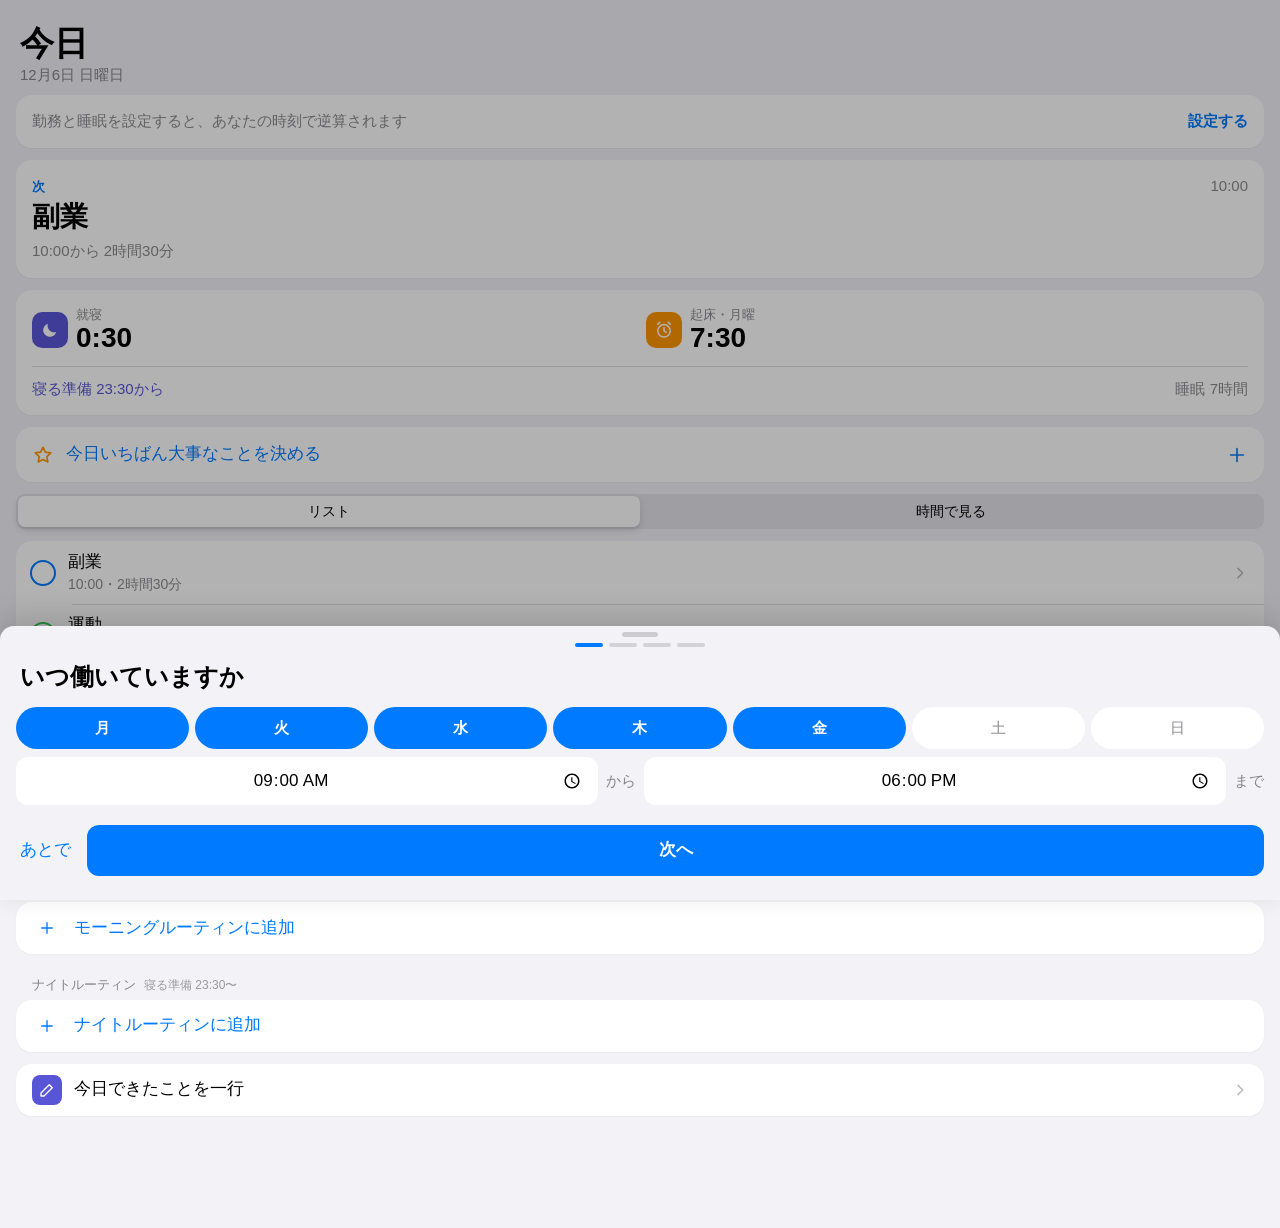
==== index.html @ 503191d1 "手帳: モーニング・ナイトルーティン欄を追加" ====
<!doctype html>
<html lang="ja">
<head>
  <meta charset="utf-8">
  <meta name="viewport" content="width=device-width, initial-scale=1, viewport-fit=cover">
  <meta name="theme-color" content="#F2F2F7">
  <meta name="apple-mobile-web-app-capable" content="yes">
  <meta name="apple-mobile-web-app-status-bar-style" content="default">
  <meta name="apple-mobile-web-app-title" content="手帳">
  <link rel="manifest" href="manifest.json">
  <link rel="apple-touch-icon" href="icon-180.png">
  <link rel="icon" href="icon.svg" type="image/svg+xml">
  <link rel="stylesheet" href="style.css?v=14">
  <title>手帳</title>
</head>
<body>
  <!-- 画面の中身は app.js が描く(今日 / 週 / 設定) -->
  <main id="view"></main>

  <nav class="tabs" aria-label="画面の切り替え">
    <button data-tab="today"><svg viewBox="0 0 24 24"><rect x="3.5" y="5" width="17" height="15" rx="3"/><path d="M3.5 9.5h17M8 3v4M16 3v4"/><circle cx="12" cy="14.5" r="1.6" class="fill"/></svg>今日</button>
    <button data-tab="week"><svg viewBox="0 0 24 24"><path d="M8 6h12M8 12h12M8 18h12"/><circle cx="4.5" cy="6" r="1.2" class="fill"/><circle cx="4.5" cy="12" r="1.2" class="fill"/><circle cx="4.5" cy="18" r="1.2" class="fill"/></svg>週</button>
    <button data-tab="settings"><svg viewBox="0 0 24 24"><circle cx="12" cy="12" r="3.2"/><path d="M12 2.8v2.6M12 18.6v2.6M21.2 12h-2.6M5.4 12H2.8M18.5 5.5l-1.8 1.8M7.3 16.7l-1.8 1.8M18.5 18.5l-1.8-1.8M7.3 7.3 5.5 5.5"/></svg>設定</button>
  </nav>

  <!-- 下から出てくる小さな操作パネル -->
  <div id="sheet-backdrop" hidden></div>
  <section id="sheet" hidden role="dialog" aria-modal="true"></section>

  <div id="notice" hidden role="status"></div>
  <script src="app.js?v=14"></script>
  <script src="ui.js?v=14"></script>
</body>
</html>
---- style.css ----
/* 手帳 v3: iPhone 標準アプリ(リマインダー・ヘルスケア・設定)の見た目にそろえる */
:root {
  --bg: #F2F2F7;          /* systemGroupedBackground */
  --card: #FFFFFF;
  --fill: #F2F2F7;
  --text: #000000;
  --sub: rgba(60, 60, 67, 0.6);   /* secondaryLabel */
  --sep: rgba(60, 60, 67, 0.18);
  --blue: #007AFF;
  --gray: #8E8E93;
  --google: #1A73E8;
  --c-blue: #007AFF; --c-indigo: #5856D6; --c-purple: #AF52DE; --c-pink: #FF2D55;
  --c-red: #FF3B30; --c-orange: #FF9500; --c-green: #34C759; --c-teal: #30B0C7;
  --shadow: 0 1px 2px rgba(0, 0, 0, 0.04);
  color-scheme: light;
}
@media (prefers-color-scheme: dark) {
  :root:not([data-theme="day"]) {
    --bg: #000000; --card: #1C1C1E; --fill: #2C2C2E; --text: #FFFFFF;
    --sub: rgba(235, 235, 245, 0.6); --sep: rgba(84, 84, 88, 0.6);
    --blue: #0A84FF; --gray: #8E8E93; --google: #8AB4F8;
    --c-blue: #0A84FF; --c-indigo: #5E5CE6; --c-purple: #BF5AF2; --c-pink: #FF375F;
    --c-red: #FF453A; --c-orange: #FF9F0A; --c-green: #30D158; --c-teal: #40C8E0;
    --shadow: none;
    color-scheme: dark;
  }
}
:root[data-theme="night"] {
  --bg: #000000; --card: #1C1C1E; --fill: #2C2C2E; --text: #FFFFFF;
  --sub: rgba(235, 235, 245, 0.6); --sep: rgba(84, 84, 88, 0.6);
  --blue: #0A84FF; --gray: #8E8E93; --google: #8AB4F8;
  --c-blue: #0A84FF; --c-indigo: #5E5CE6; --c-purple: #BF5AF2; --c-pink: #FF375F;
  --c-red: #FF453A; --c-orange: #FF9F0A; --c-green: #30D158; --c-teal: #40C8E0;
  --shadow: none;
  color-scheme: dark;
}

* { box-sizing: border-box; -webkit-tap-highlight-color: transparent; }
html { background: var(--bg); }
body {
  margin: 0;
  padding: calc(env(safe-area-inset-top) + 6px) 16px calc(100px + env(safe-area-inset-bottom));
  background: var(--bg);
  color: var(--text);
  font: 17px/1.35 -apple-system, BlinkMacSystemFont, "SF Pro Text", "Hiragino Sans", sans-serif;
  -webkit-font-smoothing: antialiased;
}
button { font: inherit; color: inherit; background: none; border: 0; padding: 0; text-align: left; cursor: pointer; }
b { font-weight: 600; }
svg { width: 22px; height: 22px; fill: none; stroke: currentColor; stroke-width: 1.8; stroke-linecap: round; stroke-linejoin: round; }
svg .fill { fill: currentColor; stroke: none; }
.chev { width: 16px; height: 16px; color: var(--gray); opacity: 0.6; stroke-width: 2.4; flex: 0 0 auto; }

/* ---- 大きな見出し ---- */
.lt { padding: 18px 4px 10px; }
.lt h1 { margin: 0; font-size: 34px; line-height: 1.15; font-weight: 700; letter-spacing: 0.01em; }
.lt p { margin: 2px 0 0; font-size: 15px; color: var(--sub); }
.backlink { display: flex; align-items: center; gap: 2px; color: var(--blue); padding: 8px 0 0; font-size: 17px; }
.backlink svg { width: 20px; height: 20px; stroke-width: 2.4; }
.weeknav { display: flex; align-items: center; gap: 8px; margin-top: 4px; }
.weeknav p { margin: 0; font-size: 15px; color: var(--sub); flex: 1; text-align: center; }
.weeknav button { color: var(--blue); width: 44px; height: 36px; display: grid; place-items: center; }
.weeknav .flip svg { transform: scaleX(-1); }

/* ---- カード ---- */
.card { display: block; width: 100%; background: var(--card); border-radius: 16px; padding: 16px; margin: 0 0 12px; box-shadow: var(--shadow); }
.banner { display: flex; justify-content: space-between; align-items: center; gap: 12px; font-size: 15px; color: var(--sub); }
.banner b { color: var(--blue); white-space: nowrap; }
.hint { margin: -4px 4px 12px; font-size: 13px; color: var(--sub); }

/* いま / 次 */
.now .head { display: flex; justify-content: space-between; align-items: baseline; }
.now .head small { font-size: 13px; font-weight: 600; color: var(--rc, var(--blue)); letter-spacing: 0.04em; }
.now .head span { font-size: 15px; color: var(--sub); font-variant-numeric: tabular-nums; }
.now .main { display: flex; justify-content: space-between; align-items: center; gap: 12px; margin-top: 4px; }
.now .main b { font-size: 28px; font-weight: 700; line-height: 1.2; }
.now .bar { height: 6px; border-radius: 3px; background: var(--fill); margin-top: 14px; overflow: hidden; }
.now .bar i { display: block; height: 100%; border-radius: 3px; background: var(--rc, var(--blue)); }
.now .left { margin: 8px 0 0; font-size: 15px; color: var(--sub); font-variant-numeric: tabular-nums; }
.now.rest .main b { color: var(--c-indigo); }
.now.done .main b { color: var(--sub); text-decoration: line-through; }

/* 睡眠(ヘルスケア風) */
.sleep .pair { display: grid; grid-template-columns: 1fr 1fr; gap: 12px; }
.sleep .pair > div { display: grid; grid-template-columns: auto 1fr; grid-template-rows: auto auto; column-gap: 8px; align-items: center; }
.sleep .ic { grid-row: 1 / span 2; width: 36px; height: 36px; border-radius: 10px; display: grid; place-items: center; color: #fff; }
.sleep .ic svg { width: 20px; height: 20px; }
.sleep .ic.moon { background: var(--c-indigo); }
.sleep .ic.alarm { background: var(--c-orange); }
.sleep small { font-size: 13px; color: var(--sub); }
.sleep .pair b { font-size: 28px; font-weight: 600; line-height: 1.1; font-variant-numeric: tabular-nums; }
.sleep .foot { display: flex; justify-content: space-between; margin: 12px 0 0; padding-top: 12px; border-top: 0.5px solid var(--sep); font-size: 15px; color: var(--sub); }
.sleep .foot span:first-child { color: var(--c-indigo); }
.sleep.flat { box-shadow: none; }

/* 今日いちばん大事なこと */
.row-card { display: flex; align-items: center; gap: 12px; }
.row-card .txt { flex: 1; display: flex; flex-direction: column; }
.row-card small { font-size: 13px; color: var(--sub); }
.row-card b { font-size: 17px; }
.row-card.ghost b { color: var(--blue); font-weight: 400; }
.ic.star { color: var(--c-orange); display: grid; }
.row-card .plus { color: var(--blue); display: grid; }

/* はみ出し */
.card.warn { background: var(--card); background: color-mix(in srgb, var(--c-orange) 14%, var(--card)); }
.card.warn p { margin: 0; display: flex; gap: 10px; font-size: 15px; line-height: 1.45; }
.card.warn .ic { color: var(--c-orange); flex: 0 0 auto; }
.pills { display: flex; flex-wrap: wrap; gap: 8px; margin-top: 12px; padding-left: 32px; }
.pills button { padding: 8px 14px; border-radius: 999px; background: var(--card); color: var(--blue); font-size: 15px; font-weight: 500; }

/* リスト / 時間 の切り替え(iOSのセグメント) */
.seg { display: flex; background: rgba(118, 118, 128, 0.12); border-radius: 9px; padding: 2px; margin: 8px 0 12px; }
.seg button { flex: 1; text-align: center; font-size: 14px; font-weight: 500; padding: 6px 0; border-radius: 7px; }
.seg button.on { background: var(--card); box-shadow: 0 3px 8px rgba(0, 0, 0, 0.12), 0 3px 1px rgba(0, 0, 0, 0.04); }

/* ---- グループリスト(設定アプリ・リマインダー風) ---- */
.group { list-style: none; margin: 0 0 12px; padding: 0; background: var(--card); border-radius: 16px; overflow: hidden; box-shadow: var(--shadow); }
.group > li { position: relative; }
.group > li + li::before { content: ""; position: absolute; left: 56px; right: 0; top: 0; border-top: 0.5px solid var(--sep); z-index: 1; }
.row { display: flex; align-items: center; gap: 12px; width: 100%; min-height: 52px; padding: 10px 16px; }
.row .txt { flex: 1; min-width: 0; display: flex; flex-direction: column; }
.row .txt b { font-weight: 400; font-size: 17px; overflow: hidden; text-overflow: ellipsis; white-space: nowrap; }
.row .txt small { font-size: 14px; color: var(--sub); margin-top: 1px; overflow: hidden; text-overflow: ellipsis; white-space: nowrap; }
.row .val { color: var(--sub); font-size: 17px; white-space: nowrap; max-width: 55%; overflow: hidden; text-overflow: ellipsis; }
.row .blue { color: var(--blue); }
.row .ic { width: 30px; height: 30px; border-radius: 8px; display: grid; place-items: center; color: #fff; flex: 0 0 auto; }
.row .ic svg { width: 18px; height: 18px; }
.row .ic.pencil { background: var(--c-indigo); }
.row .ic.cal { background: var(--google); }
.row .ic.plus { background: none; color: var(--blue); }
.row.add .txt b { color: var(--blue); }
.row em { font-style: normal; font-size: 12px; color: var(--c-orange); border: 1px solid currentColor; border-radius: 6px; padding: 0 5px; margin-left: 6px; }
.row .bad { color: var(--c-red); border: 0; }
.cdot { display: inline-block; width: 10px; height: 10px; border-radius: 50%; background: var(--rc); margin-right: 4px; }
.cdot.big { width: 14px; height: 14px; margin: 0 8px 0 4px; flex: 0 0 auto; }
.sec { margin: 22px 16px 6px; font-size: 13px; color: var(--sub); }
.foot-note { margin: -4px 16px 16px; font-size: 13px; color: var(--sub); line-height: 1.45; }
.empty { padding: 16px; color: var(--sub); text-align: center; }

/* 予定の行と丸いチェック(リマインダー風) */
.row.item { padding-left: 14px; }
.check {
  width: 26px; height: 26px; border-radius: 50%; flex: 0 0 auto;
  border: 2px solid var(--rc, var(--gray)); position: relative; transition: background 0.2s, transform 0.15s;
}
.check::after {
  content: ""; position: absolute; left: 7px; top: 3px; width: 7px; height: 12px;
  border: solid #fff; border-width: 0 2.5px 2.5px 0; transform: rotate(45deg) scale(0); transition: transform 0.2s;
}
.check.on { background: var(--rc, var(--blue)); }
.check.on::after { transform: rotate(45deg) scale(1); }
.check:active { transform: scale(0.88); }
.check.big { width: 44px; height: 44px; border-width: 2.5px; }
.check.big::after { left: 14px; top: 7px; width: 10px; height: 19px; border-width: 0 3px 3px 0; }
.row.item .dot { width: 4px; height: 28px; border-radius: 2px; background: var(--rc); margin: 0 11px; flex: 0 0 auto; }
.row.item.done .txt b { color: var(--sub); }
.row.item.cur { background: var(--fill); background: color-mix(in srgb, var(--rc) 8%, var(--card)); }
.row.item.cur .txt b { font-weight: 600; }
.row.item.work .txt b { color: var(--sub); }
.row.item.cal small { color: var(--google); }

/* 夜のひとこと */
.greet { text-align: center; color: var(--sub); font-size: 15px; margin: 4px 0 16px; }

/* ---- 時間で見る ---- */
.timeline { display: grid; grid-template-columns: 44px 1fr; padding: 16px 12px 16px 8px; }
.axis { position: relative; }
.tick { position: absolute; left: 0; transform: translateY(-50%); font-size: 12px; color: var(--sub); font-variant-numeric: tabular-nums; }
.tick.now-t { color: var(--c-red); font-weight: 600; }
.lane { position: relative; border-left: 0.5px solid var(--sep); }
.blk { position: absolute; left: 8px; right: 0; display: flex; align-items: center; gap: 8px; padding: 0 10px; border-radius: 8px; overflow: hidden; font-size: 15px;
  background: var(--fill); background: color-mix(in srgb, var(--rc, var(--gray)) 16%, var(--card)); border-left: 3px solid var(--rc, var(--gray)); }
.blk .t { font-size: 13px; color: var(--sub); font-variant-numeric: tabular-nums; }
.blk b { flex: 1; white-space: nowrap; overflow: hidden; text-overflow: ellipsis; }
.blk.life { background: none; border-left-color: var(--sep); color: var(--sub); font-size: 13px; }
.blk.life b { font-weight: 400; }
.blk.work { background: var(--fill); border-left-color: var(--gray); color: var(--sub); align-items: flex-start; padding-top: 6px; }
.blk.cal { border-left-style: dashed; }
.blk.done { opacity: 0.45; }
.blk.done b { text-decoration: line-through; }
.blk.stacked { z-index: 1; }
.blk[data-drag] { -webkit-user-select: none; user-select: none; -webkit-touch-callout: none; }
.blk.dragging { z-index: 6; opacity: 0.92; box-shadow: 0 10px 26px rgba(0, 0, 0, 0.25); transform: scale(1.02); transition: none; }
.blk.sleepb { background: linear-gradient(color-mix(in srgb, var(--c-indigo) 18%, var(--card)), transparent); border-left-color: var(--c-indigo); color: var(--c-indigo); align-items: flex-start; padding-top: 6px; }
.blk .fold { margin-left: auto; font-size: 13px; color: var(--blue); }
.nowline { position: absolute; left: -5px; right: 0; border-top: 1.5px solid var(--c-red); z-index: 2; pointer-events: none; }
.nowline::before { content: ""; position: absolute; left: -4px; top: -5px; width: 9px; height: 9px; border-radius: 50%; background: var(--c-red); }

/* ---- 週 ---- */
.weeklist .row.day { min-height: 68px; }
.row.day .date { width: 40px; display: flex; flex-direction: column; align-items: center; flex: 0 0 auto; }
.row.day .date small { font-size: 13px; color: var(--sub); }
.row.day .date b { font-size: 22px; font-weight: 600; font-variant-numeric: tabular-nums; }
.row.day.today .date b { color: #fff; background: var(--c-red); border-radius: 50%; width: 34px; height: 34px; display: grid; place-items: center; font-size: 19px; }
.row.day.past { opacity: 0.6; }
.row.day .txt b { font-size: 15px; font-weight: 500; font-variant-numeric: tabular-nums; }
.row.day .txt small { white-space: normal; line-height: 1.6; }
.row.day .count { font-size: 15px; color: var(--sub); font-variant-numeric: tabular-nums; white-space: nowrap; }

/* ---- 下のタブ(アイコン＋文字) ---- */
.tabs {
  position: fixed; left: 0; right: 0; bottom: 0; z-index: 10;
  display: flex; justify-content: space-around;
  padding: 6px 0 calc(4px + env(safe-area-inset-bottom));
  background: var(--card); /* 古い iPhone 向けの代わり */
  background: color-mix(in srgb, var(--card) 82%, transparent);
  -webkit-backdrop-filter: saturate(180%) blur(20px); backdrop-filter: saturate(180%) blur(20px);
  border-top: 0.5px solid var(--sep);
}
.tabs button { display: flex; flex-direction: column; align-items: center; gap: 2px; min-width: 72px; color: var(--gray); font-size: 10px; font-weight: 500; }
.tabs button svg { width: 26px; height: 26px; }
.tabs button.on { color: var(--blue); }

/* ---- シート(下から出るパネル) ---- */
#sheet-backdrop { position: fixed; inset: 0; background: rgba(0, 0, 0, 0.3); z-index: 20; }
#sheet {
  position: fixed; left: 0; right: 0; bottom: 0; z-index: 21; max-height: 92vh; overflow-y: auto;
  padding: 6px 16px calc(24px + env(safe-area-inset-bottom));
  background: var(--bg); border-radius: 14px 14px 0 0; box-shadow: 0 -8px 30px rgba(0, 0, 0, 0.15);
  animation: rise 0.28s cubic-bezier(0.2, 0.8, 0.2, 1);
}
@keyframes rise { from { transform: translateY(100%); } }
.grab { width: 36px; height: 5px; border-radius: 3px; background: var(--gray); opacity: 0.4; margin: 0 auto 6px; }
.sheet-bar { display: grid; grid-template-columns: 1fr auto 1fr; align-items: center; min-height: 44px; margin-bottom: 8px; }
.sheet-bar h2 { margin: 0; font-size: 17px; font-weight: 600; text-align: center; }
.sheet-bar button { color: var(--blue); font-size: 17px; }
.sheet-bar button:last-child { justify-self: end; }
.sheet-bar .strong { font-weight: 600; }
.sheet-meta { margin: 0 0 12px; text-align: center; color: var(--sub); font-size: 15px; font-variant-numeric: tabular-nums; }
.sheet-note { color: var(--sub); font-size: 13px; line-height: 1.5; margin: 4px 4px 12px; }
.sheet-note b { color: var(--text); }
.sheet-label { margin: 16px 4px 6px; font-size: 13px; color: var(--sub); }
.group.in-sheet { margin-top: 4px; }
.row.act b { font-weight: 400; color: var(--blue); }
.row.act.red b { color: var(--c-red); }
.row.act .check { pointer-events: none; }
.tick-mark { color: var(--blue); font-weight: 600; }
textarea, input, select {
  width: 100%; padding: 12px 14px; font: 17px -apple-system, "Hiragino Sans", sans-serif; color: var(--text);
  background: var(--card); border: 0; border-radius: 12px; outline: none; -webkit-appearance: none; appearance: none;
}
textarea { resize: none; }
.name-input { font-size: 20px; font-weight: 600; text-align: center; margin-bottom: 8px; }
.big-time { font-size: 44px; font-weight: 300; text-align: center; padding: 8px; font-variant-numeric: tabular-nums; min-height: 72px; }
.field { display: block; margin: 0 0 12px; }
.field span { display: block; margin: 0 4px 6px; font-size: 13px; color: var(--sub); }
.chips { display: flex; flex-wrap: wrap; gap: 8px; }
.chip { padding: 8px 14px; border-radius: 999px; background: var(--card); font-size: 15px; font-variant-numeric: tabular-nums; }
.chip.on { background: var(--blue); color: #fff; }
.presets { display: flex; gap: 8px; margin-bottom: 8px; }
.presets button { flex: 1; padding: 8px 0; border-radius: 10px; background: var(--card); color: var(--blue); text-align: center; font-size: 15px; }
.days { display: flex; gap: 6px; }
.days button { flex: 1; height: 42px; border-radius: 21px; background: var(--card); text-align: center; font-size: 15px; color: var(--sub); }
.days button.on { background: var(--blue); color: #fff; font-weight: 600; }
.pair-times { display: flex; align-items: center; gap: 8px; margin: 8px 0; }
.pair-times input { flex: 1; min-width: 0; text-align: center; font-variant-numeric: tabular-nums; }
.pair-times input[type="number"] { flex: 0 0 84px; padding: 12px 6px; }
.pair-times span { color: var(--sub); font-size: 15px; }
.pair-times .d { width: 22px; color: var(--text); }
.toggle { display: flex; align-items: center; justify-content: space-between; background: var(--card); border-radius: 12px; padding: 10px 14px; margin-top: 12px; }
.toggle input { display: none; }
.toggle i { width: 51px; height: 31px; border-radius: 16px; background: rgba(120, 120, 128, 0.32); position: relative; transition: background 0.2s; flex: 0 0 auto; }
.toggle i::after { content: ""; position: absolute; left: 2px; top: 2px; width: 27px; height: 27px; border-radius: 50%; background: #fff; box-shadow: 0 2px 6px rgba(0, 0, 0, 0.2); transition: transform 0.2s; }
.toggle input:checked + i { background: var(--c-green); }
.toggle input:checked + i::after { transform: translateX(20px); }
.swatches { display: flex; gap: 10px; flex-wrap: wrap; }
.sw { width: 34px; height: 34px; border-radius: 50%; background: var(--rc); }
.sw.on { box-shadow: 0 0 0 3px var(--bg), 0 0 0 5px var(--rc); }
.stepper { display: flex; align-items: center; justify-content: center; gap: 16px; margin: 8px 0 16px; }
.stepper button { width: 52px; height: 44px; border-radius: 10px; background: var(--card); text-align: center; font-size: 24px; color: var(--blue); }
.stepper output { font-size: 44px; font-weight: 300; min-width: 90px; text-align: center; font-variant-numeric: tabular-nums; }
.stepper span { color: var(--sub); margin-left: -10px; }
.primary { display: block; width: 100%; margin-top: 12px; padding: 14px; border-radius: 12px; background: var(--blue); color: #fff; text-align: center; font-weight: 600; }
.plain { color: var(--blue); padding: 14px 4px; }
.danger { display: block; width: 100%; margin-top: 20px; padding: 14px; border-radius: 12px; background: var(--card); color: var(--c-red); text-align: center; }

/* 初回の案内 */
.steps { display: flex; gap: 6px; justify-content: center; margin: 6px 0 14px; }
.steps i { width: 28px; height: 4px; border-radius: 2px; background: var(--sep); }
.steps i.on { background: var(--blue); }
.onb-t { font-size: 24px; font-weight: 700; margin: 0 4px 14px; }
.onb-nav { display: flex; gap: 12px; align-items: center; margin-top: 20px; }
.onb-nav .primary { margin: 0; flex: 1; }
.row-step { display: flex; align-items: center; gap: 10px; background: var(--card); border-radius: 12px; padding: 10px 14px; margin-bottom: 8px; }
.row-step b { flex: 1; font-weight: 400; }
.row-step button { width: 40px; height: 34px; border-radius: 8px; background: var(--fill); text-align: center; color: var(--blue); font-size: 20px; }
.row-step output { min-width: 56px; text-align: center; font-variant-numeric: tabular-nums; }

#notice {
  position: fixed; left: 16px; right: 16px; bottom: calc(88px + env(safe-area-inset-bottom)); z-index: 30;
  padding: 12px 16px; border-radius: 14px; background: rgba(30, 30, 30, 0.92); color: #fff; font-size: 15px; text-align: center;
  -webkit-backdrop-filter: blur(20px); backdrop-filter: blur(20px);
}

@media (prefers-reduced-motion: reduce) { * { transition: none !important; animation: none !important; } }

/* 朝・夜のルーティーン */
.cl-title { display: flex; justify-content: space-between; align-items: baseline; }
.cl-title small { margin-left: 8px; font-size: 12px; opacity: 0.8; }
.cl-count { font-size: 13px; font-weight: 600; color: var(--sub); }
.cl-count.all { color: var(--c-green); }
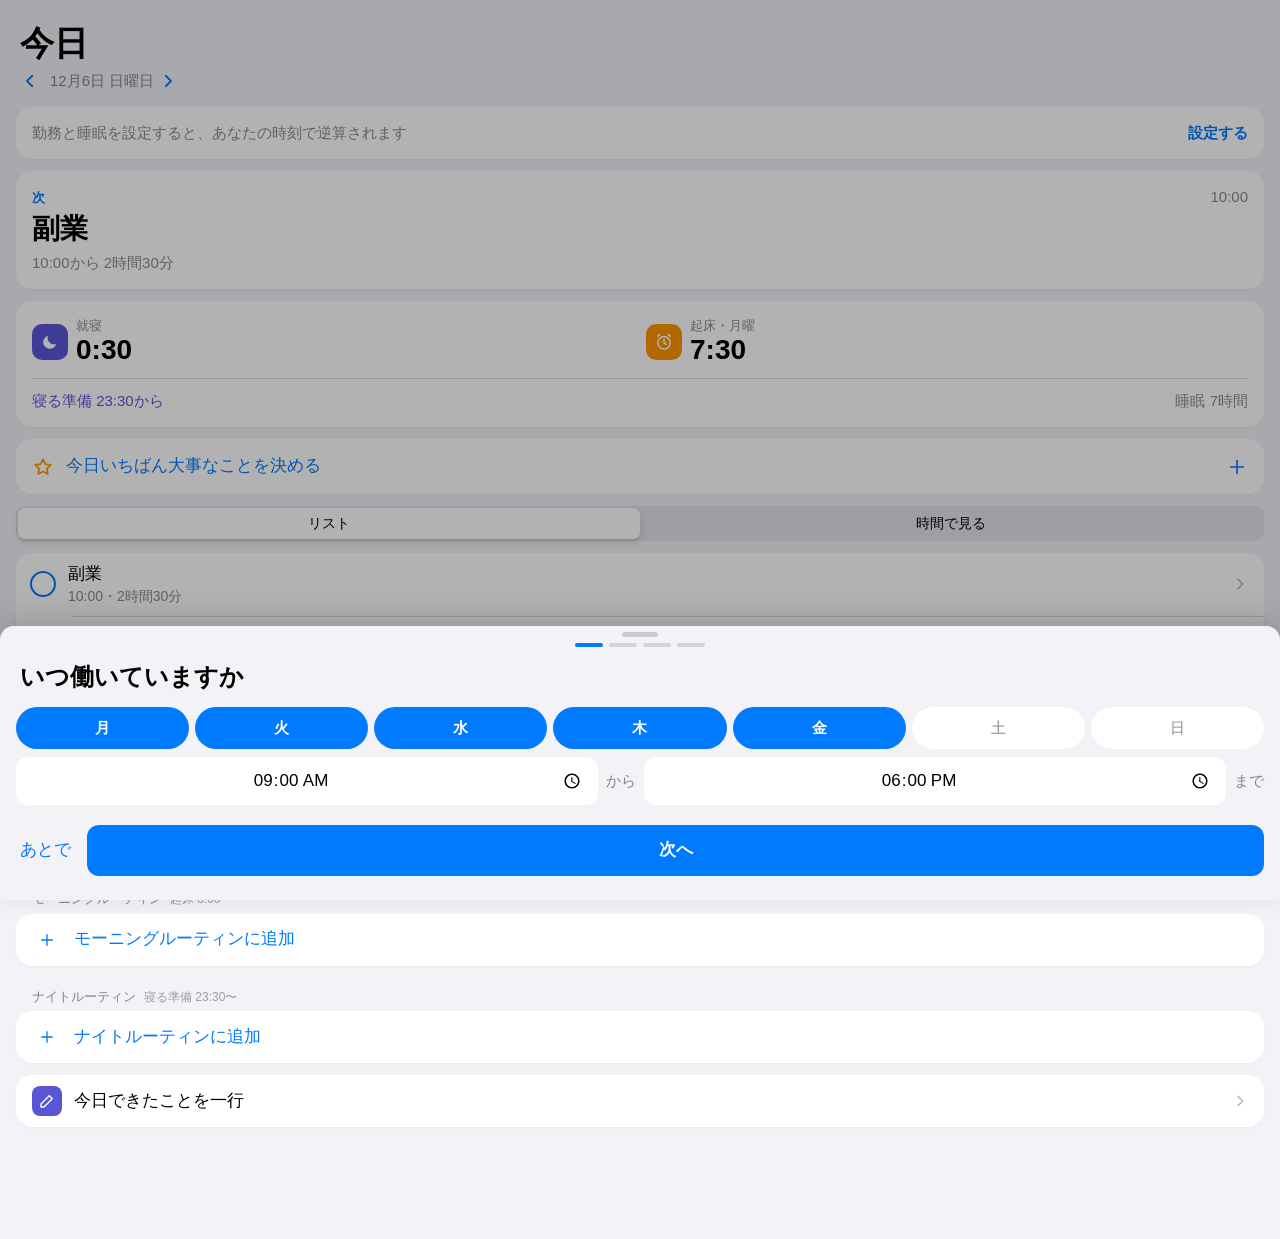
==== commit a203939f: "手帳: スワイプで前後の日へ移動" ====
--- a/index.html
+++ b/index.html
@@ -10,7 +10,7 @@
   <link rel="manifest" href="manifest.json">
   <link rel="apple-touch-icon" href="icon-180.png">
   <link rel="icon" href="icon.svg" type="image/svg+xml">
-  <link rel="stylesheet" href="style.css?v=14">
+  <link rel="stylesheet" href="style.css?v=15">
   <title>手帳</title>
 </head>
 <body>
@@ -28,7 +28,7 @@
   <section id="sheet" hidden role="dialog" aria-modal="true"></section>
 
   <div id="notice" hidden role="status"></div>
-  <script src="app.js?v=14"></script>
-  <script src="ui.js?v=14"></script>
+  <script src="app.js?v=15"></script>
+  <script src="ui.js?v=15"></script>
 </body>
 </html>
--- a/style.css
+++ b/style.css
@@ -300,3 +300,14 @@
 .cl-title small { margin-left: 8px; font-size: 12px; opacity: 0.8; }
 .cl-count { font-size: 13px; font-weight: 600; color: var(--sub); }
 .cl-count.all { color: var(--c-green); }
+
+/* 日付の前後移動 */
+.daynav { display: flex; align-items: center; gap: 4px; margin-top: 2px; }
+.daynav p { margin: 0; font-size: 15px; color: var(--sub); }
+.daynav button { color: var(--blue); width: 32px; height: 32px; display: grid; place-items: center; margin-left: -6px; }
+.daynav button svg { width: 18px; height: 18px; stroke-width: 2.4; }
+.daynav .flip svg { transform: scaleX(-1); }
+#view.slide-l { animation: slideL 0.22s ease-out; }
+#view.slide-r { animation: slideR 0.22s ease-out; }
+@keyframes slideL { from { transform: translateX(36px); opacity: 0.4; } }
+@keyframes slideR { from { transform: translateX(-36px); opacity: 0.4; } }
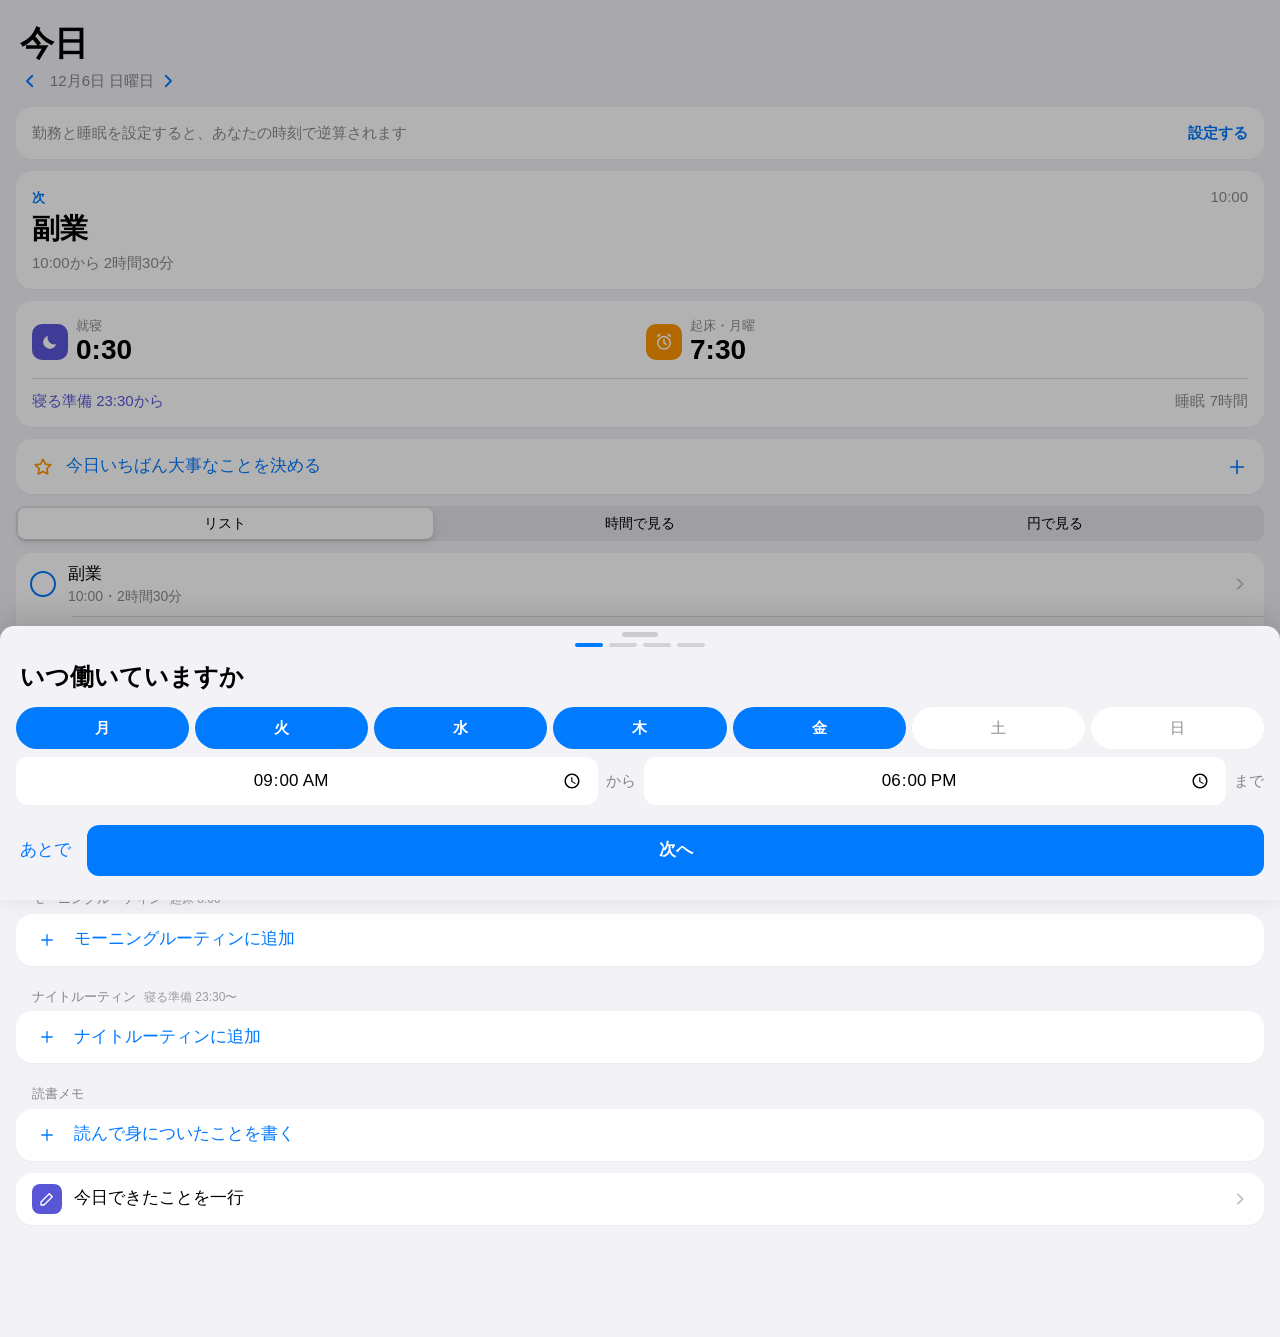
==== commit dff0ff88: "手帳: 不具合修正、読書メモ、円グラフ、今月の記録、ルーチンタイマー、仕事の日/休みの日" ====
--- a/index.html
+++ b/index.html
@@ -10,7 +10,7 @@
   <link rel="manifest" href="manifest.json">
   <link rel="apple-touch-icon" href="icon-180.png">
   <link rel="icon" href="icon.svg" type="image/svg+xml">
-  <link rel="stylesheet" href="style.css?v=15">
+  <link rel="stylesheet" href="style.css?v=18">
   <title>手帳</title>
 </head>
 <body>
@@ -28,7 +28,7 @@
   <section id="sheet" hidden role="dialog" aria-modal="true"></section>
 
   <div id="notice" hidden role="status"></div>
-  <script src="app.js?v=15"></script>
-  <script src="ui.js?v=15"></script>
+  <script src="app.js?v=18"></script>
+  <script src="ui.js?v=18"></script>
 </body>
 </html>
--- a/style.css
+++ b/style.css
@@ -311,3 +311,58 @@
 #view.slide-r { animation: slideR 0.22s ease-out; }
 @keyframes slideL { from { transform: translateX(36px); opacity: 0.4; } }
 @keyframes slideR { from { transform: translateX(-36px); opacity: 0.4; } }
+
+.cnt-l { font-size: 11px; margin-right: 3px; opacity: 0.7; }
+.row.day .count { text-align: right; line-height: 1.35; }
+.muted { color: var(--sub); }
+
+.cl-sub { margin-left: 8px; font-size: 12px; opacity: 0.8; }
+.row .ic.book { background: var(--c-teal); }
+.row.act[disabled] { opacity: 0.4; }
+
+/* 円で見る */
+.card.pie { padding: 12px 8px 14px; }
+.pie-svg { width: 100%; height: auto; max-width: 340px; display: block; margin: 0 auto; stroke: none; stroke-width: 0; }
+.pie-svg path { stroke: var(--card); stroke-width: 1.5; }
+.pie-svg text { stroke: none; }
+.pie-svg .tapseg { cursor: pointer; }
+.pie-t { font-size: 13px; fill: var(--sub); font-variant-numeric: tabular-nums; }
+.pie-s { font-size: 13px; fill: var(--sub); }
+.pie-n { font-size: 22px; font-weight: 700; fill: var(--text); }
+.pie-legend { display: flex; gap: 12px; justify-content: center; flex-wrap: wrap; font-size: 12px; color: var(--sub); margin-top: 6px; }
+.pie-legend i { display: inline-block; width: 10px; height: 10px; border-radius: 3px; margin-right: 4px; vertical-align: -1px; }
+/* 今月の記録 */
+.card.month { padding: 14px 14px 10px; }
+.mrow + .mrow { margin-top: 12px; }
+.mhead { display: flex; justify-content: space-between; font-size: 14px; margin-bottom: 6px; }
+.mhead b { font-weight: 600; }
+.mhead span { color: var(--sub); font-variant-numeric: tabular-nums; }
+.mgrid { display: grid; grid-template-columns: repeat(16, 1fr); gap: 4px; }
+.mgrid i { aspect-ratio: 1; border-radius: 4px; }
+.mgrid i.done { background: var(--rc); }
+.mgrid i.half { background: linear-gradient(135deg, var(--rc) 50%, transparent 50%); box-shadow: inset 0 0 0 1.5px var(--rc); }
+.mgrid i.miss { box-shadow: inset 0 0 0 1.5px var(--rc); opacity: 0.55; }
+.mgrid i.future { box-shadow: inset 0 0 0 1px var(--sep); }
+.mgrid i.off { background: var(--fill); opacity: 0.5; }
+.mnote { margin: 10px 0 0; font-size: 11px; color: var(--sub); }
+
+/* ルーチンタイマー */
+.row.cl-start .play { width: 28px; height: 28px; border-radius: 50%; background: var(--rc); color: #fff; display: grid; place-items: center; font-size: 12px; flex: 0 0 auto; padding-left: 2px; }
+.row.cl-start .txt b { color: var(--rc); font-weight: 600; }
+#sheet.timer-sheet { min-height: 70vh; }
+.timer { text-align: center; padding: 8px 4px 4px; }
+.t-head { margin: 4px 0 18px; font-size: 14px; color: var(--sub); }
+.t-name { margin: 0; font-size: 28px; font-weight: 700; }
+.t-clock { margin: 18px 0 10px; font-size: 76px; font-weight: 300; font-variant-numeric: tabular-nums; letter-spacing: 0.02em; }
+.t-clock.over { color: var(--c-red); }
+.t-bar { height: 8px; border-radius: 4px; background: var(--sep); overflow: hidden; margin: 0 8px; }
+.t-bar i { display: block; height: 100%; width: 0; background: var(--rc); border-radius: 4px; transition: width 0.25s linear; }
+.t-next { margin: 14px 0 22px; color: var(--sub); font-size: 15px; }
+.t-done { background: var(--rc); }
+.t-row { display: flex; gap: 10px; margin-top: 12px; }
+.t-row button { flex: 1; padding: 12px 0; border-radius: 12px; background: var(--card); text-align: center; color: var(--blue); font-size: 15px; }
+.t-row button.red { color: var(--c-red); }
+.done-msg { padding: 30px 0; }
+
+.cl-hidden { padding: 10px 16px; font-size: 12px; color: var(--sub); border-top: 0.5px solid var(--sep); }
+.presets button.on { background: var(--blue); color: #fff; }
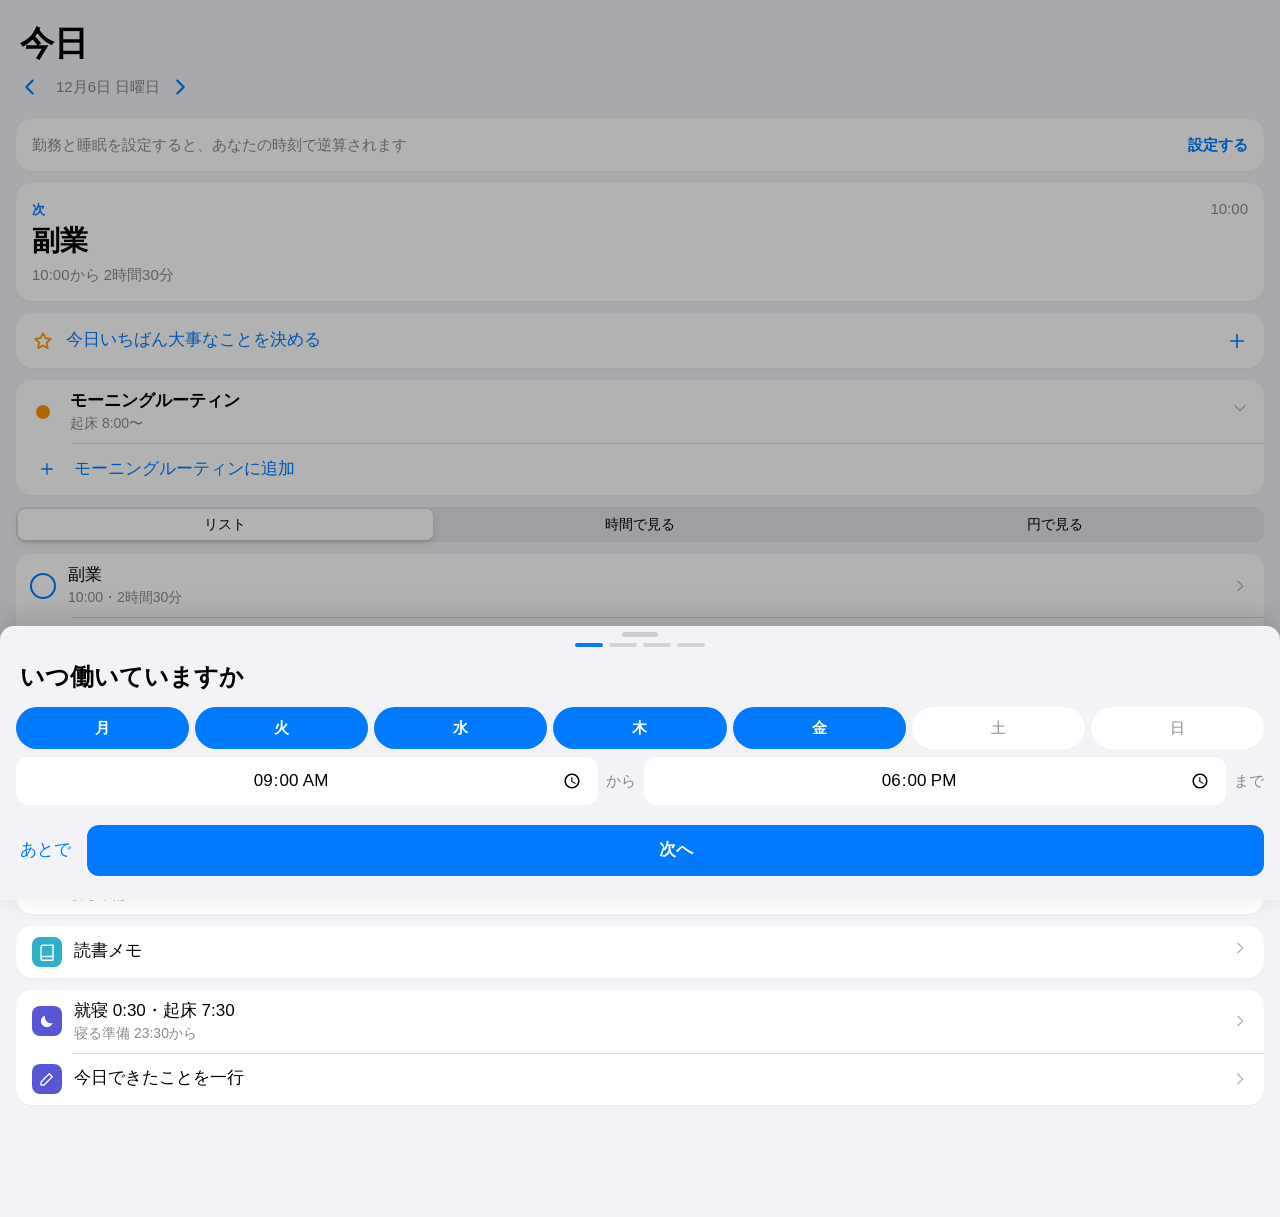
==== commit 8945ad72: "v20: 今日の画面を使いやすく（今の時間帯のルーティンを上に・＋ボタン固定・行タップで完了・たたむ）" ====
--- a/index.html
+++ b/index.html
@@ -10,7 +10,7 @@
   <link rel="manifest" href="manifest.json">
   <link rel="apple-touch-icon" href="icon-180.png">
   <link rel="icon" href="icon.svg" type="image/svg+xml">
-  <link rel="stylesheet" href="style.css?v=18">
+  <link rel="stylesheet" href="style.css?v=20">
   <title>手帳</title>
 </head>
 <body>
@@ -28,7 +28,7 @@
   <section id="sheet" hidden role="dialog" aria-modal="true"></section>
 
   <div id="notice" hidden role="status"></div>
-  <script src="app.js?v=18"></script>
-  <script src="ui.js?v=18"></script>
+  <script src="app.js?v=20"></script>
+  <script src="ui.js?v=20"></script>
 </body>
 </html>
--- a/style.css
+++ b/style.css
@@ -304,8 +304,10 @@
 /* 日付の前後移動 */
 .daynav { display: flex; align-items: center; gap: 4px; margin-top: 2px; }
 .daynav p { margin: 0; font-size: 15px; color: var(--sub); }
-.daynav button { color: var(--blue); width: 32px; height: 32px; display: grid; place-items: center; margin-left: -6px; }
-.daynav button svg { width: 18px; height: 18px; stroke-width: 2.4; }
+.daynav button { color: var(--blue); width: 44px; height: 44px; display: grid; place-items: center; margin-left: -12px; border-radius: 22px; }
+.daynav button:active { background: var(--fill); }
+.daynav .flip { margin-left: -6px; }
+.daynav button svg { width: 22px; height: 22px; stroke-width: 2.4; }
 .daynav .flip svg { transform: scaleX(-1); }
 #view.slide-l { animation: slideL 0.22s ease-out; }
 #view.slide-r { animation: slideR 0.22s ease-out; }
@@ -366,3 +368,35 @@
 
 .cl-hidden { padding: 10px 16px; font-size: 12px; color: var(--sub); border-top: 0.5px solid var(--sep); }
 .presets button.on { background: var(--blue); color: #fff; }
+
+body.no-scroll { overflow: hidden; touch-action: none; }
+.nudge { display: flex; align-items: center; justify-content: space-between; gap: 10px; padding: 8px 12px; }
+.nudge button { flex: 0 0 auto; padding: 10px 18px; border-radius: 10px; background: var(--fill); color: var(--blue); font-weight: 600; font-variant-numeric: tabular-nums; }
+.nudge span { font-size: 17px; font-weight: 600; font-variant-numeric: tabular-nums; }
+
+/* ---- v20: 楽に操作する ---- */
+/* 下に固定する追加ボタン */
+.fab {
+  position: fixed; right: 20px; bottom: calc(76px + env(safe-area-inset-bottom)); z-index: 11;
+  width: 58px; height: 58px; border-radius: 50%; background: var(--blue); color: #fff;
+  display: grid; place-items: center; box-shadow: 0 6px 18px rgba(0, 0, 0, 0.22); transition: transform 0.15s;
+}
+.fab svg { width: 30px; height: 30px; stroke-width: 2.6; }
+.fab:active { transform: scale(0.92); }
+.fab[hidden] { display: none; }
+/* 行のどこを押してもチェック。右端は詳細・編集 */
+.row.item[data-tap] { cursor: pointer; }
+.row.item[data-tap]:active { background: var(--fill); }
+.row .more { align-self: stretch; margin: -10px -16px -10px 0; width: 48px; display: grid; place-items: center; flex: 0 0 auto; }
+.row .more:active { background: var(--fill); }
+/* たためる見出し */
+.row.fold-head small { font-size: 14px; }
+.fold-ic svg { transition: transform 0.2s; }
+.fold-ic.open svg { transform: rotate(90deg); }
+.group.cl .cl-title { align-items: center; justify-content: flex-start; }
+.group.cl .cl-title .txt b { font-weight: 600; }
+.group.cl .cl-count { margin-left: auto; }
+.group > li[hidden] { display: none; }
+.row.act.when { background: var(--fill); border-radius: 12px; margin: 4px 0 8px; }
+.row .ic.moon { background: var(--c-indigo); }
+.group.cl .cl-title small { margin-left: 0; opacity: 1; }
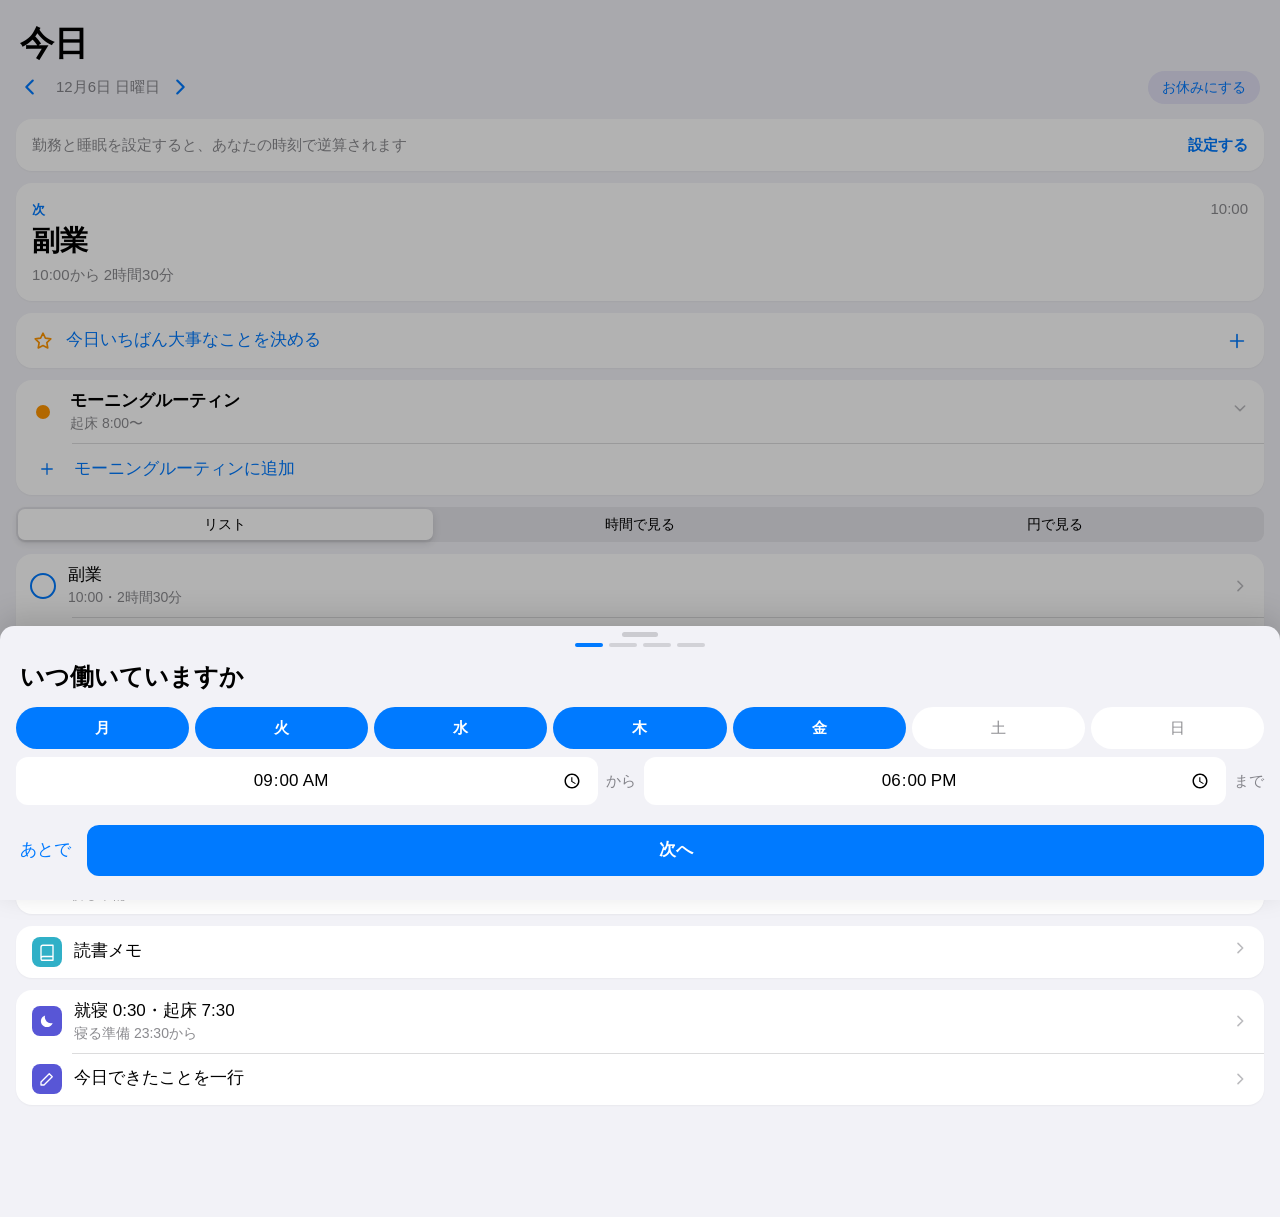
==== commit c3dff333: "v21: 食事・入浴などの枠を削除、お休みボタン" ====
--- a/index.html
+++ b/index.html
@@ -10,7 +10,7 @@
   <link rel="manifest" href="manifest.json">
   <link rel="apple-touch-icon" href="icon-180.png">
   <link rel="icon" href="icon.svg" type="image/svg+xml">
-  <link rel="stylesheet" href="style.css?v=20">
+  <link rel="stylesheet" href="style.css?v=21">
   <title>手帳</title>
 </head>
 <body>
@@ -28,7 +28,7 @@
   <section id="sheet" hidden role="dialog" aria-modal="true"></section>
 
   <div id="notice" hidden role="status"></div>
-  <script src="app.js?v=20"></script>
-  <script src="ui.js?v=20"></script>
+  <script src="app.js?v=21"></script>
+  <script src="ui.js?v=21"></script>
 </body>
 </html>
--- a/style.css
+++ b/style.css
@@ -400,3 +400,11 @@
 .row.act.when { background: var(--fill); border-radius: 12px; margin: 4px 0 8px; }
 .row .ic.moon { background: var(--c-indigo); }
 .group.cl .cl-title small { margin-left: 0; opacity: 1; }
+/* お休みの日 */
+.rest-pill { margin-left: auto; font-size: 14px; font-weight: 500; color: var(--c-indigo); background: color-mix(in srgb, var(--c-indigo) 12%, transparent); padding: 7px 14px; border-radius: 18px; }
+.daynav .rest-pill { width: auto; height: auto; display: inline-block; margin-left: auto; }
+.card.restday { display: flex; align-items: center; gap: 12px; padding: 14px 16px; background: color-mix(in srgb, var(--c-indigo) 14%, var(--card)); }
+.card.restday div { flex: 1; display: flex; flex-direction: column; }
+.card.restday b { font-size: 17px; }
+.card.restday small { font-size: 13px; color: var(--sub); margin-top: 2px; }
+.card.restday button { color: var(--blue); font-size: 15px; white-space: nowrap; }
